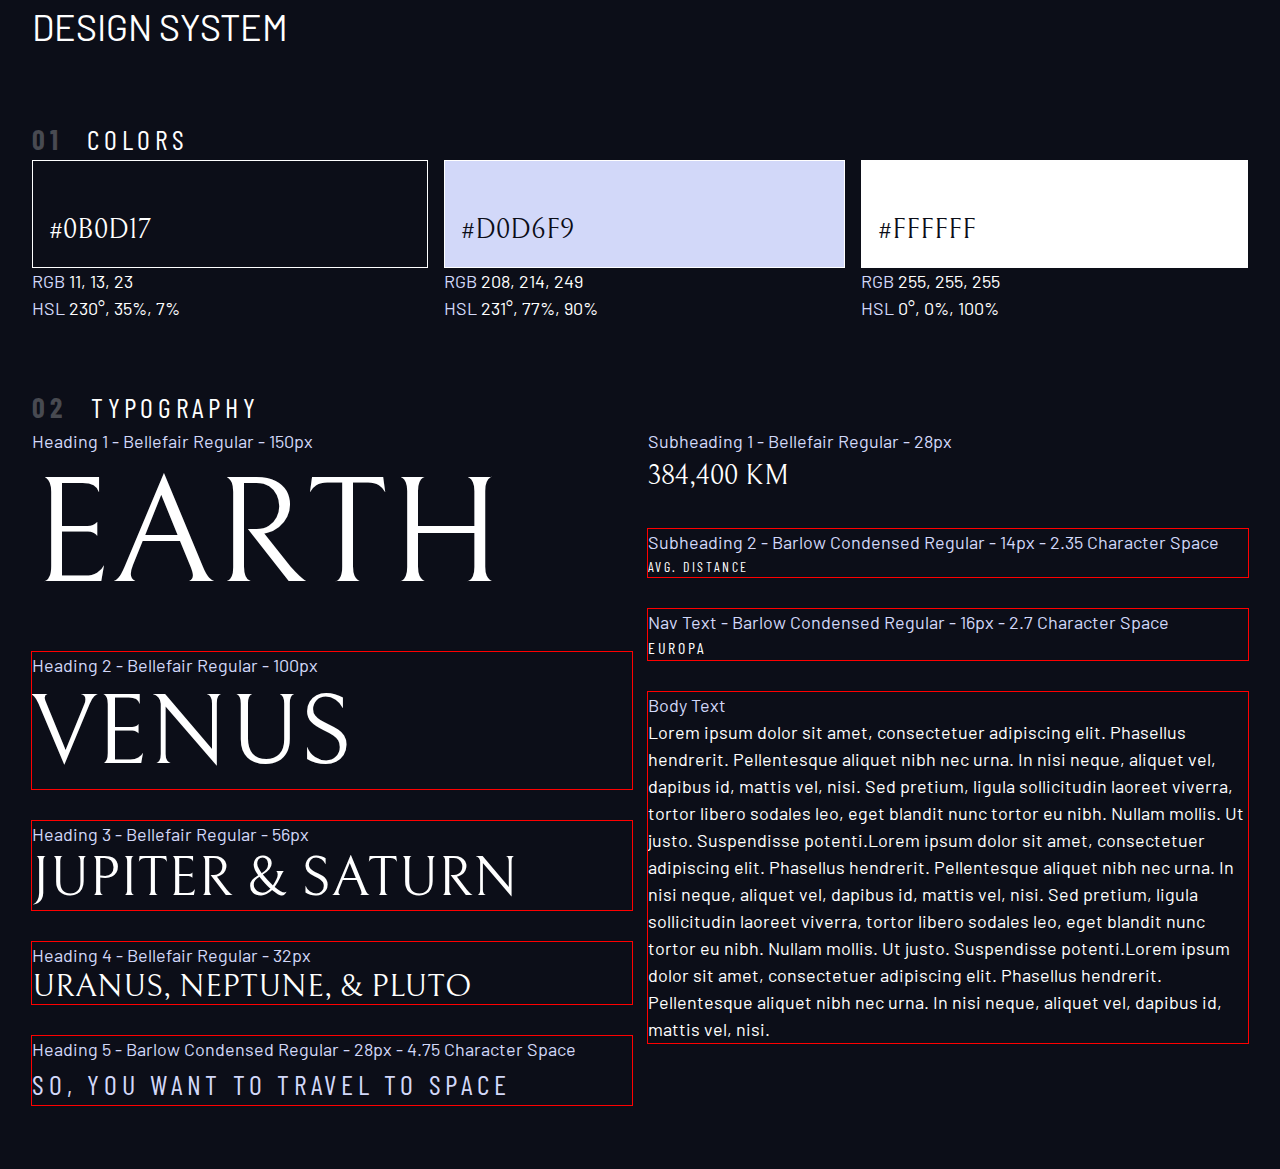
==== design-system.html @ fe3d8d03 "Flow utility class created and added" ====
<html>
  <head>
    <title>Design system</title>
    <!-- Google fonts -->
    <link rel="preconnect" href="https://fonts.googleapis.com" />
    <link rel="preconnect" href="https://fonts.gstatic.com" crossorigin />
    <link
      href="https://fonts.googleapis.com/css2?family=Barlow+Condensed:wght@400;700&family=Bellefair&family=Barlow:wght@400;700&display=swap"
      rel="stylesheet"
    />
    <link rel="stylesheet" href="index.css" />
    <style></style>
  </head>
  <body>
    <div class="container">
      <h1 class="uppercase">Design system</h1>

      <section id="colors" style="margin: 4rem 0">
        <h2 class="numbered-title"><span>01</span> colors</h2>
        <div class="flex">
          <div style="flex-grow: 1">
            <div
              class="bg-dark text-white ff-serif fs-500"
              style="padding: 3rem 1rem 1rem; border: 1px solid white"
            >
              #0B0D17
            </div>
            <p><span class="text-accent">RGB</span> 11, 13, 23</p>
            <p><span class="text-accent">HSL</span> 230°, 35%, 7%</p>
          </div>

          <div style="flex-grow: 1">
            <div
              class="bg-accent text-dark ff-serif fs-500"
              style="padding: 3rem 1rem 1rem; border: 1px solid white"
            >
              #D0D6F9
            </div>
            <p><span class="text-accent">RGB</span> 208, 214, 249</p>
            <p><span class="text-accent">HSL</span> 231°, 77%, 90%</p>
          </div>

          <div style="flex-grow: 1">
            <div
              class="bg-white text-dark ff-serif fs-500"
              style="padding: 3rem 1rem 1rem; border: 1px solid white"
            >
              #FFFFFF
            </div>
            <p><span class="text-accent">RGB</span> 255, 255, 255</p>
            <p><span class="text-accent">HSL</span> 0°, 0%, 100%</p>
          </div>
        </div>
      </section>

      <section id="typography" style="margin: 4rem 0">
        <h2 class="numbered-title"><span>02 </span>Typography</h2>
        <div class="flex">
          <div class="flow" style="flex-basis: 100%; --flow-space: 2rem">
            <div>
              <p class="text-accent">Heading 1 - Bellefair Regular - 150px</p>
              <p class="ff-serif fs-900 uppercase">Earth</p>
            </div>
            <div>
              <p class="text-accent">Heading 2 - Bellefair Regular - 100px</p>
              <p class="ff-serif fs-800 uppercase">Venus</p>
            </div>
            <div>
              <p class="text-accent">Heading 3 - Bellefair Regular - 56px</p>
              <p class="ff-serif fs-700 uppercase">Jupiter & Saturn</p>
            </div>
            <div>
              <p class="text-accent">Heading 4 - Bellefair Regular - 32px</p>
              <p class="ff-serif fs-600 uppercase">Uranus, Neptune, & Pluto</p>
            </div>
            <div>
              <p class="text-accent">
                Heading 5 - Barlow Condensed Regular - 28px - 4.75 Character
                Space
              </p>
              <p
                class="text-accent ff-sans-cond fs-500 uppercase letter-spacing-1"
              >
                So, you want to travel to space
              </p>
            </div>
          </div>

          <div class="flow" style="flex-basis: 100%; --flow-space: 2rem">
            <div>
              <p class="text-accent">Subheading 1 - Bellefair Regular - 28px</p>
              <p class="ff-serif fs-500 uppercase">384,400 km</p>
            </div>
            <div>
              <p class="text-accent">
                Subheading 2 - Barlow Condensed Regular - 14px - 2.35 Character
                Space
              </p>
              <p class="ff-sans-cond fs-200 letter-spacing-3 uppercase">
                Avg. Distance
              </p>
            </div>
            <div>
              <p class="text-accent">
                Nav Text - Barlow Condensed Regular - 16px - 2.7 Character Space
              </p>
              <p class="ff-sans-cond fs-300 letter-spacing-2 uppercase">
                Europa
              </p>
            </div>
            <div>
              <p class="text-accent">Body Text</p>
              <p>
                Lorem ipsum dolor sit amet, consectetuer adipiscing elit.
                Phasellus hendrerit. Pellentesque aliquet nibh nec urna. In nisi
                neque, aliquet vel, dapibus id, mattis vel, nisi. Sed pretium,
                ligula sollicitudin laoreet viverra, tortor libero sodales leo,
                eget blandit nunc tortor eu nibh. Nullam mollis. Ut justo.
                Suspendisse potenti.Lorem ipsum dolor sit amet, consectetuer
                adipiscing elit. Phasellus hendrerit. Pellentesque aliquet nibh
                nec urna. In nisi neque, aliquet vel, dapibus id, mattis vel,
                nisi. Sed pretium, ligula sollicitudin laoreet viverra, tortor
                libero sodales leo, eget blandit nunc tortor eu nibh. Nullam
                mollis. Ut justo. Suspendisse potenti.Lorem ipsum dolor sit
                amet, consectetuer adipiscing elit. Phasellus hendrerit.
                Pellentesque aliquet nibh nec urna. In nisi neque, aliquet vel,
                dapibus id, mattis vel, nisi.
              </p>
            </div>
          </div>
        </div>
      </section>
    </div>
  </body>
</html>
---- index.css ----
/* --------------------------------- */
/*   Custome properties              */
/* --------------------------------- */

:root {
    /* colors */
    --cl-dark: 230 35% 7%;
    --cl-light: 231 77% 90%;
    --cl-white: 0 0% 100%;

    /* font-sizing */
    --fs-900: 9.375rem;
    --fs-800: 6.25rem;
    --fs-700: 3.5rem;
    --fs-600: 2rem;
    --fs-500: 1.75rem;
    --fs-400: 1.125rem;
    --fs-300: 1rem;
    --fs-200: 0.875rem;

    /* font-families */
    --ff-serif: "Bellefair", serif;
    --ff-sans-cond: "Barlow Condensed", sans-serif;
    --ff-sans-normal: "Barlow", sans-serif;

}


/* --------------------------------- */
/*   Reset                           */
/* --------------------------------- */

/* https://piccalil.li/blog/a-modern-css-reset/ */

/* Box sizing */
*,
*::before,
*::after {
    box-sizing: border-box;
}

/* Reset margins */
body, 
h1, 
h2, 
h3, 
h4, 
h5, 
h6, 
p {
    margin: 0;
}

body, 
h1, 
h2, 
h3, 
h4, 
h5, 
h6, 
p {
    font-weight: 400;
}

/* set up the body */
body {
    font-family: var(--ff-sans-normal);
    font-size: var(--fs-400);
    background-color: hsl( var(--cl-dark));
    color: hsl( var(--cl-white));
    line-height: 1.5;
    min-height: 100vh;
}

/* make images easier to work with */
img,
picture {
    max-width: 100%;
    display: block;
}

/* make form elements easier to work with */
input,
button,
textarea, 
select {
    font: inherit;
}

/* remove animations for people who've turned them off */
@media (prefers-reduced-motion: reduce) {  
    *,
    *::before,
    *::after {
      animation-duration: 0.01ms !important;
      animation-iteration-count: 1 !important;
      transition-duration: 0.01ms !important;
      scroll-behavior: auto !important;
    }
  }

/* --------------------------------- */
/*   Utility classes                 */
/* --------------------------------- */

/* general */

.flex {
    display: flex;
    gap: var(--gap, 1rem);
}

.grid {
    display: grid;
    gap: var(--gap, 1rem);
}

.flow > *:where(:not(:first-child)) {
    margin-top: var(--flow-space, 1rem);
    outline: 1px solid red;
}

.container {
    padding-inline: 2rem;
    margin-inline: auto;
    max-width: 80rem;
}

/* Screen reader only */
.sr-only {
    position: absolute;
    width: 1px;
    height: 1px;
    padding: 0;
    margin: -1px;
    overflow: hidden;
    clip: rect(0, 0, 0, 0);
    white-space: nowrap; /* added line */
    border: 0;
  }

/* colors */
.bg-dark {background-color: hsl( var(--cl-dark));}
.bg-accent {background-color: hsl( var(--cl-light));}
.bg-white {background-color: hsl( var(--cl-white));}

.text-dark {color: hsl( var(--cl-dark));}
.text-accent {color: hsl( var(--cl-light));}
.text-white {color: hsl( var(--cl-white));}

.example-component {
    background-color: hsl( var(--cl-light) / .2 );
}

/* typography */
.ff-serif { font-family: var(--ff-serif);}
.ff-sans-cond { font-family: var(--ff-sans-cond);}
.ff-sans-normal { font-family: var(--ff-sans-normal);}

.letter-spacing-1 { letter-spacing: 4.75px;}
.letter-spacing-2 { letter-spacing: 2.7px;}
.letter-spacing-3 { letter-spacing: 2.35px;}

.uppercase { text-transform: uppercase; }

.fs-900 { font-size: var(--fs-900);}
.fs-800 { font-size: var(--fs-800); }
.fs-700 { font-size: var(--fs-700); }
.fs-600 { font-size: var(--fs-600); }
.fs-500 { font-size: var(--fs-500); }
.fs-400 { font-size: var(--fs-400); }
.fs-300 { font-size: var(--fs-300); }
.fs-200 { font-size: var(--fs-200); }

.fs-900,
.fs-800,
.fs-700,
.fs-600 {
    line-height: 1.1;
}

.numbered-title {
    font-family: var(--ff-sans-cond);
    font-size: var(--fs-500);
    text-transform: uppercase;
    letter-spacing: 4.72px;
}

.numbered-title span {
    margin-right: .5em;
    font-weight: 700;
    color: hsl( var(--cl-white) / .25 );
}
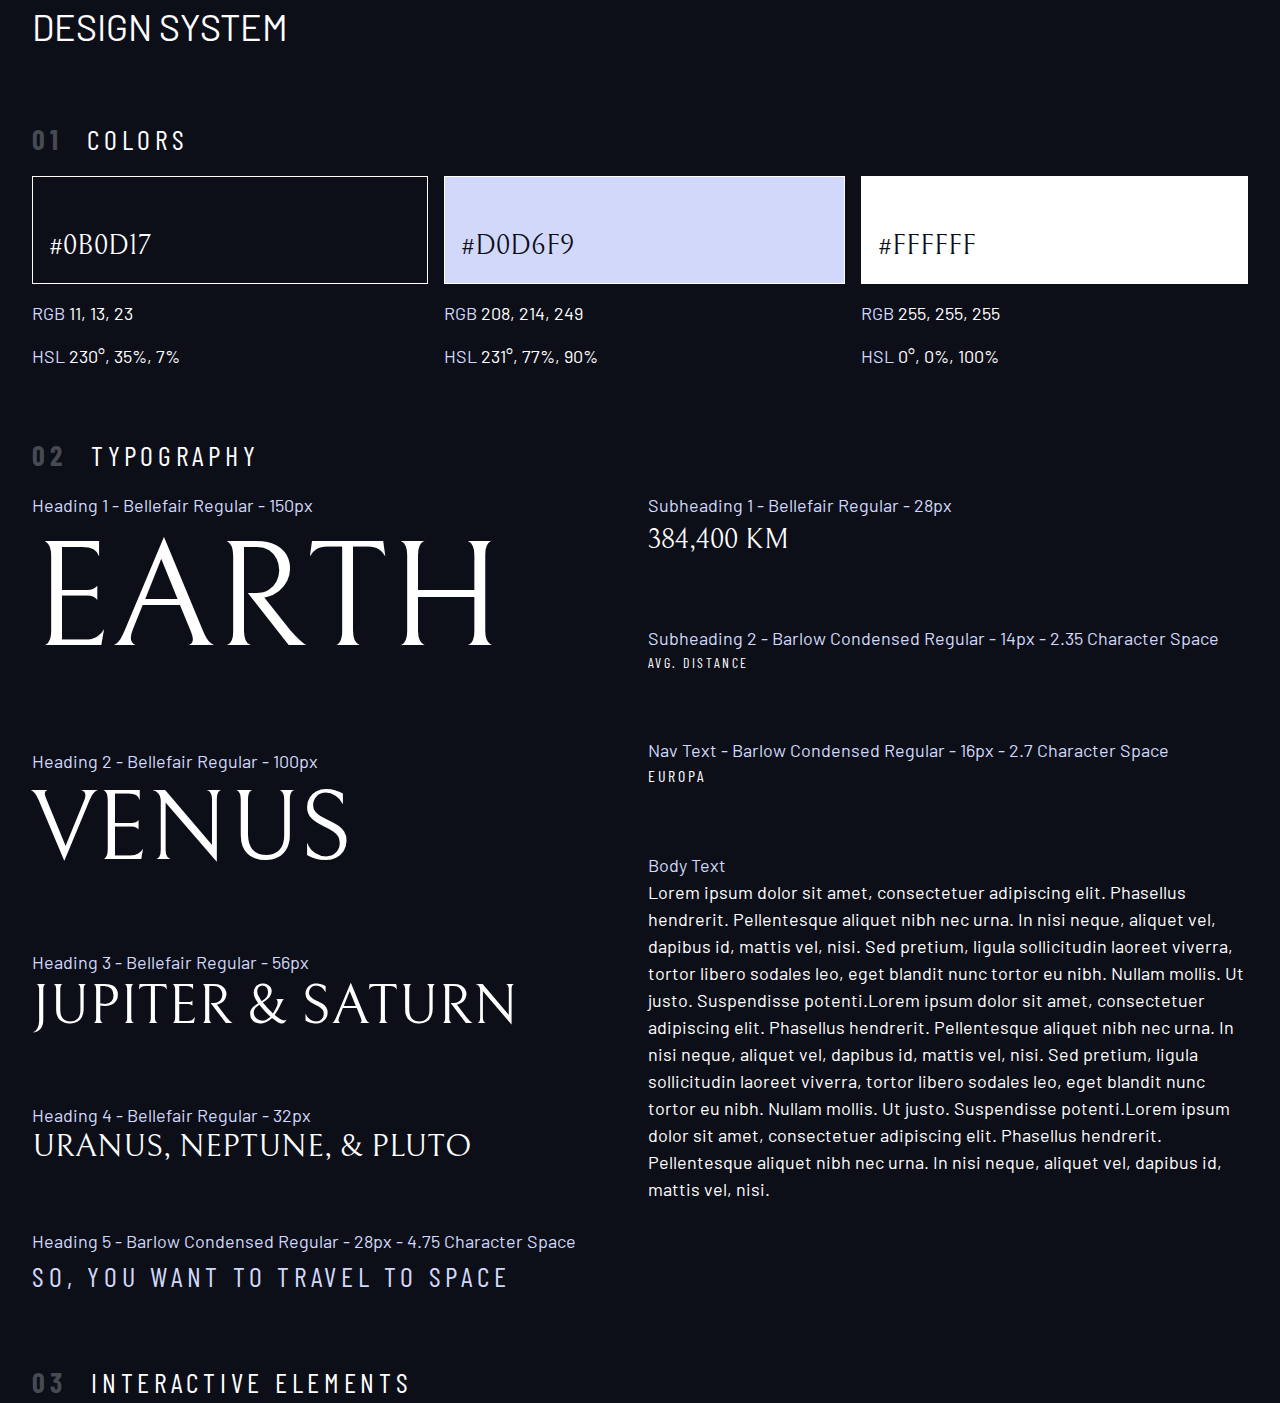
==== commit f8d1bf56: "Interactive elements section added" ====
--- a/design-system.html
+++ b/design-system.html
@@ -12,13 +12,13 @@
     <style></style>
   </head>
   <body>
-    <div class="container">
+    <div class="container flow">
       <h1 class="uppercase">Design system</h1>
 
-      <section id="colors" style="margin: 4rem 0">
+      <section class="flow" id="colors" style="margin: 4rem 0">
         <h2 class="numbered-title"><span>01</span> colors</h2>
         <div class="flex">
-          <div style="flex-grow: 1">
+          <div class="flow" style="flex-grow: 1">
             <div
               class="bg-dark text-white ff-serif fs-500"
               style="padding: 3rem 1rem 1rem; border: 1px solid white"
@@ -29,7 +29,7 @@
             <p><span class="text-accent">HSL</span> 230°, 35%, 7%</p>
           </div>
 
-          <div style="flex-grow: 1">
+          <div class="flow" style="flex-grow: 1">
             <div
               class="bg-accent text-dark ff-serif fs-500"
               style="padding: 3rem 1rem 1rem; border: 1px solid white"
@@ -40,7 +40,7 @@
             <p><span class="text-accent">HSL</span> 231°, 77%, 90%</p>
           </div>
 
-          <div style="flex-grow: 1">
+          <div class="flow" style="flex-grow: 1">
             <div
               class="bg-white text-dark ff-serif fs-500"
               style="padding: 3rem 1rem 1rem; border: 1px solid white"
@@ -53,10 +53,10 @@
         </div>
       </section>
 
-      <section id="typography" style="margin: 4rem 0">
+      <section class="flow" id="typography" style="margin: 4rem 0">
         <h2 class="numbered-title"><span>02 </span>Typography</h2>
         <div class="flex">
-          <div class="flow" style="flex-basis: 100%; --flow-space: 2rem">
+          <div class="flow" style="flex-basis: 100%; --flow-space: 4rem">
             <div>
               <p class="text-accent">Heading 1 - Bellefair Regular - 150px</p>
               <p class="ff-serif fs-900 uppercase">Earth</p>
@@ -86,7 +86,7 @@
             </div>
           </div>
 
-          <div class="flow" style="flex-basis: 100%; --flow-space: 2rem">
+          <div class="flow" style="flex-basis: 100%; --flow-space: 4rem">
             <div>
               <p class="text-accent">Subheading 1 - Bellefair Regular - 28px</p>
               <p class="ff-serif fs-500 uppercase">384,400 km</p>
@@ -130,6 +130,27 @@
           </div>
         </div>
       </section>
+
+      <section id="interactive-elements">
+        <h2 class="numbered-title"><span>03</span> Interactive elements</h2>
+
+        <!-- Navigation -->
+        <div></div>
+
+        <div class="flex">
+          <div>
+            <!-- explore button -->
+          </div>
+
+          <div>
+            <!-- Tabs -->
+
+            <!-- Dots -->
+
+            <!-- Numbers -->
+          </div>
+        </div>
+      </section>
     </div>
   </body>
 </html>
--- a/index.css
+++ b/index.css
@@ -117,7 +117,6 @@
 
 .flow > *:where(:not(:first-child)) {
     margin-top: var(--flow-space, 1rem);
-    outline: 1px solid red;
 }
 
 .container {
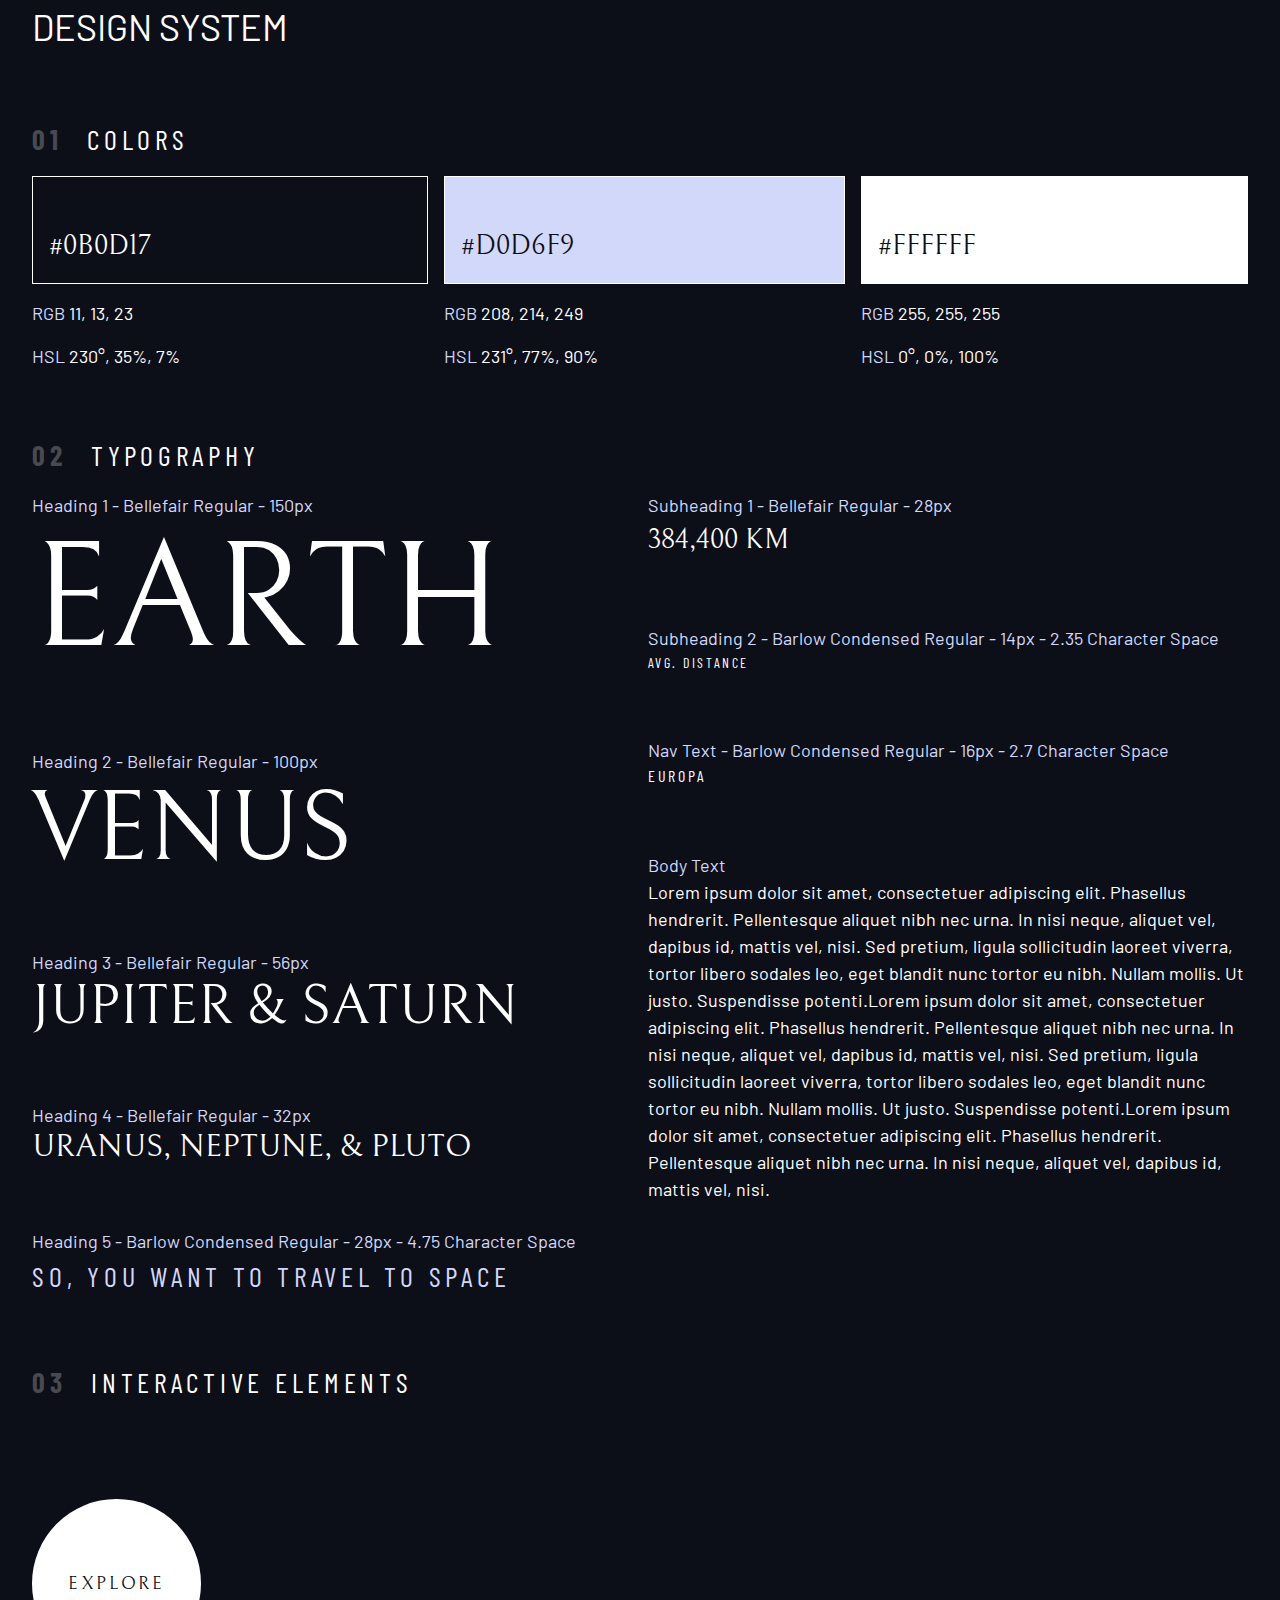
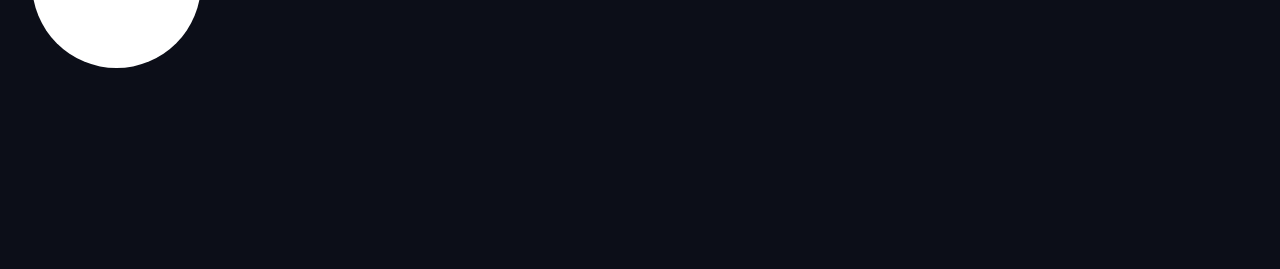
==== commit d888e8ce: "Component large-button clas created and addeds" ====
--- a/design-system.html
+++ b/design-system.html
@@ -131,18 +131,19 @@
         </div>
       </section>
 
-      <section id="interactive-elements">
+      <section class="flow" id="interactive-elements">
         <h2 class="numbered-title"><span>03</span> Interactive elements</h2>
 
         <!-- Navigation -->
         <div></div>
 
         <div class="flex">
-          <div>
+          <div style="margin-top: 5rem;">
             <!-- explore button -->
+            <a href="#" class="large-button bg-white text-dark ff-serif ff-600 letter-spacing-2 uppercase">Explore</a>
           </div>
 
-          <div>
+          <div style="margin-bottom: 50vh;">
             <!-- Tabs -->
 
             <!-- Dots -->
--- a/index.css
+++ b/index.css
@@ -189,4 +189,17 @@
     margin-right: .5em;
     font-weight: 700;
     color: hsl( var(--cl-white) / .25 );
+}
+
+/* --------------------------------- */
+/*   Components                      */
+/* --------------------------------- */
+
+.large-button {
+    display: grid;
+    place-items: center;
+    padding: 0 2em;
+    border-radius: 50%;
+    aspect-ratio: 1;
+    text-decoration: none;
 }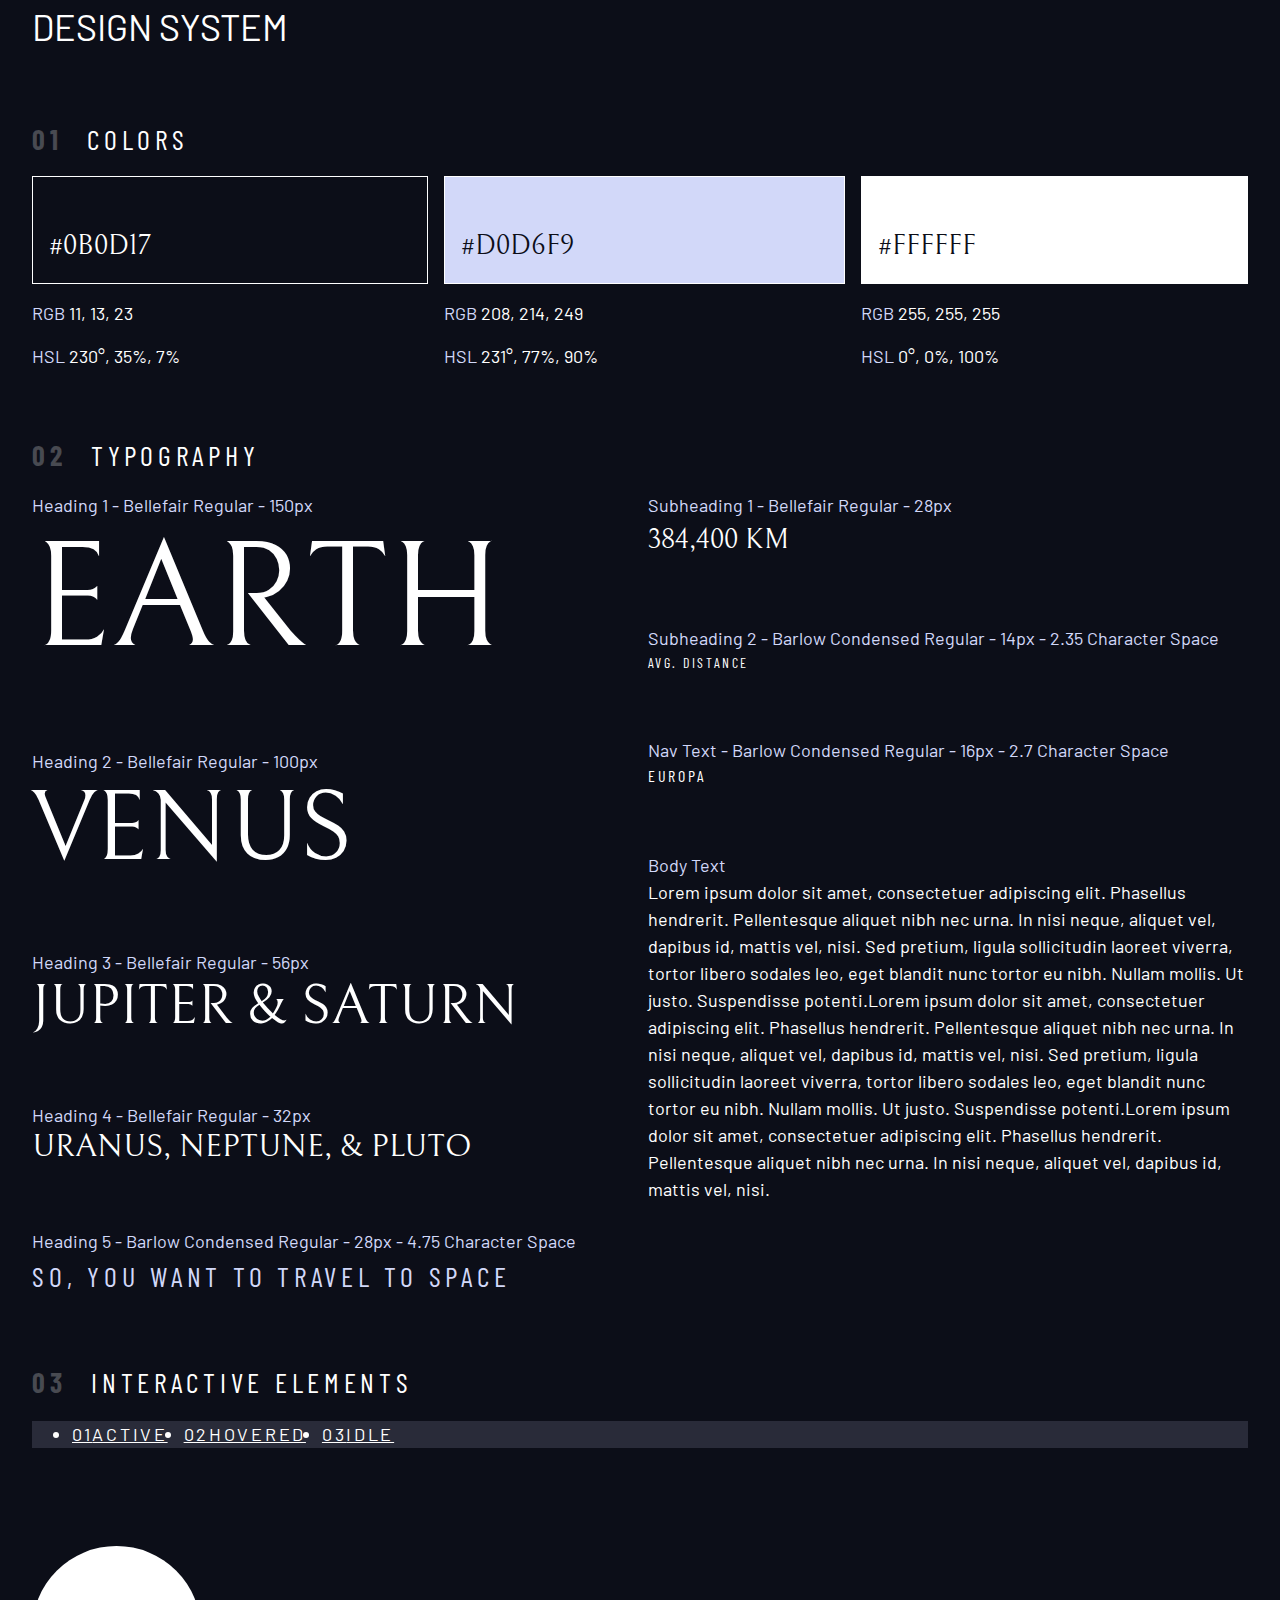
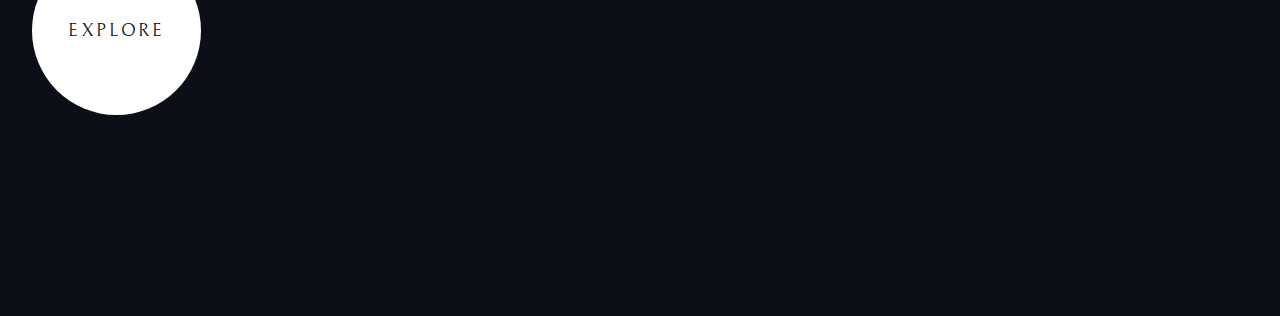
==== commit 6ea553c2: "Primary navigation utility class created" ====
--- a/design-system.html
+++ b/design-system.html
@@ -135,15 +135,39 @@
         <h2 class="numbered-title"><span>03</span> Interactive elements</h2>
 
         <!-- Navigation -->
-        <div></div>
+        <div>
+          <nav style="background-color: hsl(var(--cl-light) / 0.15)">
+            <ul class="primary-navigation underline-indicator flex">
+              <li>
+                <a class="letter-spacing-2 text-white uppercase" href="#"
+                  ><span>01</span>Active</a
+                >
+              </li>
+              <li>
+                <a class="letter-spacing-2 text-white uppercase" href="#"
+                  ><span>02</span>Hovered</a
+                >
+              </li>
+              <li>
+                <a class="letter-spacing-2 text-white uppercase" href="#"
+                  ><span>03</span>Idle</a
+                >
+              </li>
+            </ul>
+          </nav>
+        </div>
 
         <div class="flex">
-          <div style="margin-top: 5rem;">
+          <div style="margin-top: 5rem">
             <!-- explore button -->
-            <a href="#" class="large-button bg-white text-dark ff-serif ff-600 letter-spacing-2 uppercase">Explore</a>
+            <a
+              href="#"
+              class="large-button bg-white text-dark ff-serif ff-600 letter-spacing-2 uppercase"
+              >Explore</a
+            >
           </div>
 
-          <div style="margin-bottom: 50vh;">
+          <div style="margin-bottom: 50vh">
             <!-- Tabs -->
 
             <!-- Dots -->
--- a/index.css
+++ b/index.css
@@ -196,10 +196,30 @@
 /* --------------------------------- */
 
 .large-button {
+    position: relative;
     display: grid;
+    z-index: 1;
     place-items: center;
     padding: 0 2em;
     border-radius: 50%;
     aspect-ratio: 1;
     text-decoration: none;
+}
+
+.large-button::after {
+    content: "";
+    position: absolute;
+    z-index: -1;
+    width: 100%;
+    height: 100%;
+    background-color: hsl( var(--cl-white) / .15 );
+    border-radius: 50%;
+    opacity: 0;
+    transition: opacity 500ms linear, transform 750ms ease-in-out;
+}
+
+.large-button:hover::after,
+.large-button:focus::after {
+    opacity: 1;
+    transform: scale(1.5);
 }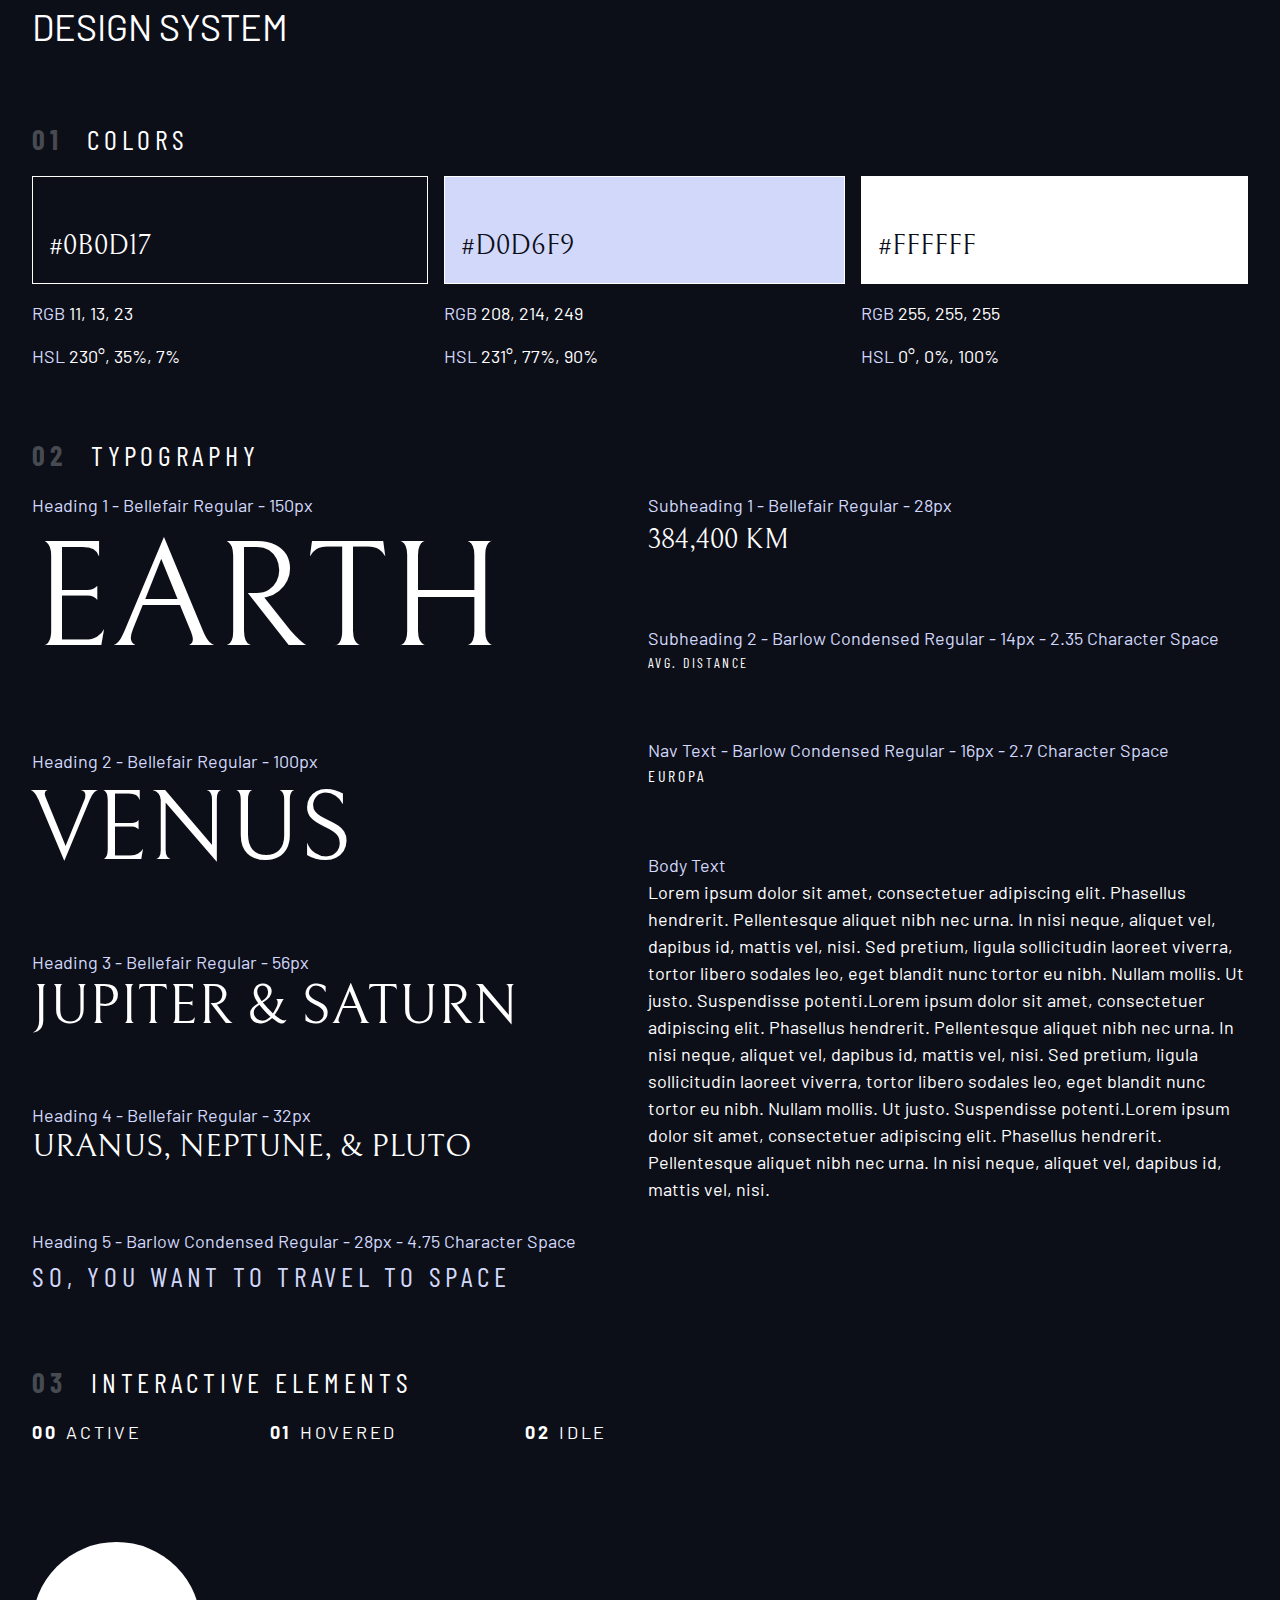
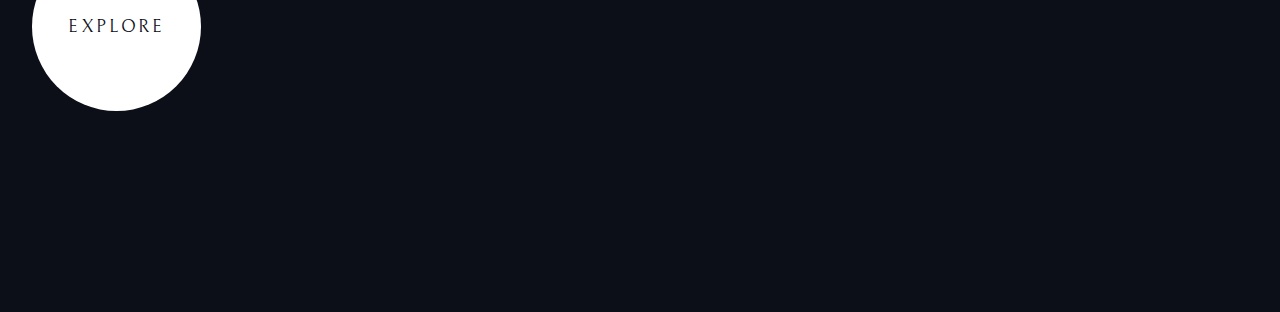
==== commit e95cff78: "Navigation elements edited" ====
--- a/design-system.html
+++ b/design-system.html
@@ -136,21 +136,21 @@
 
         <!-- Navigation -->
         <div>
-          <nav style="background-color: hsl(var(--cl-light) / 0.15)">
-            <ul class="primary-navigation underline-indicator flex">
-              <li>
+          <nav>
+            <ul class="primary-navigation underline-indicators flex">
+              <li class="active">
                 <a class="letter-spacing-2 text-white uppercase" href="#"
-                  ><span>01</span>Active</a
+                  ><span>00</span>Active</a
                 >
               </li>
               <li>
                 <a class="letter-spacing-2 text-white uppercase" href="#"
-                  ><span>02</span>Hovered</a
+                  ><span>01</span>Hovered</a
                 >
               </li>
               <li>
                 <a class="letter-spacing-2 text-white uppercase" href="#"
-                  ><span>03</span>Idle</a
+                  ><span>02</span>Idle</a
                 >
               </li>
             </ul>
--- a/index.css
+++ b/index.css
@@ -222,4 +222,24 @@
 .large-button:focus::after {
     opacity: 1;
     transform: scale(1.5);
+}
+
+.primary-navigation {
+    --gap: 8rem;
+    list-style: none;
+    margin: 0;
+    padding: 0;
+}
+
+.primary-navigation a {
+    text-decoration: none;
+}
+
+.primary-navigation a > span {
+    font-weight: 700;
+    margin-right: 0.5em;
+}
+
+.underline-indicator {
+    
 }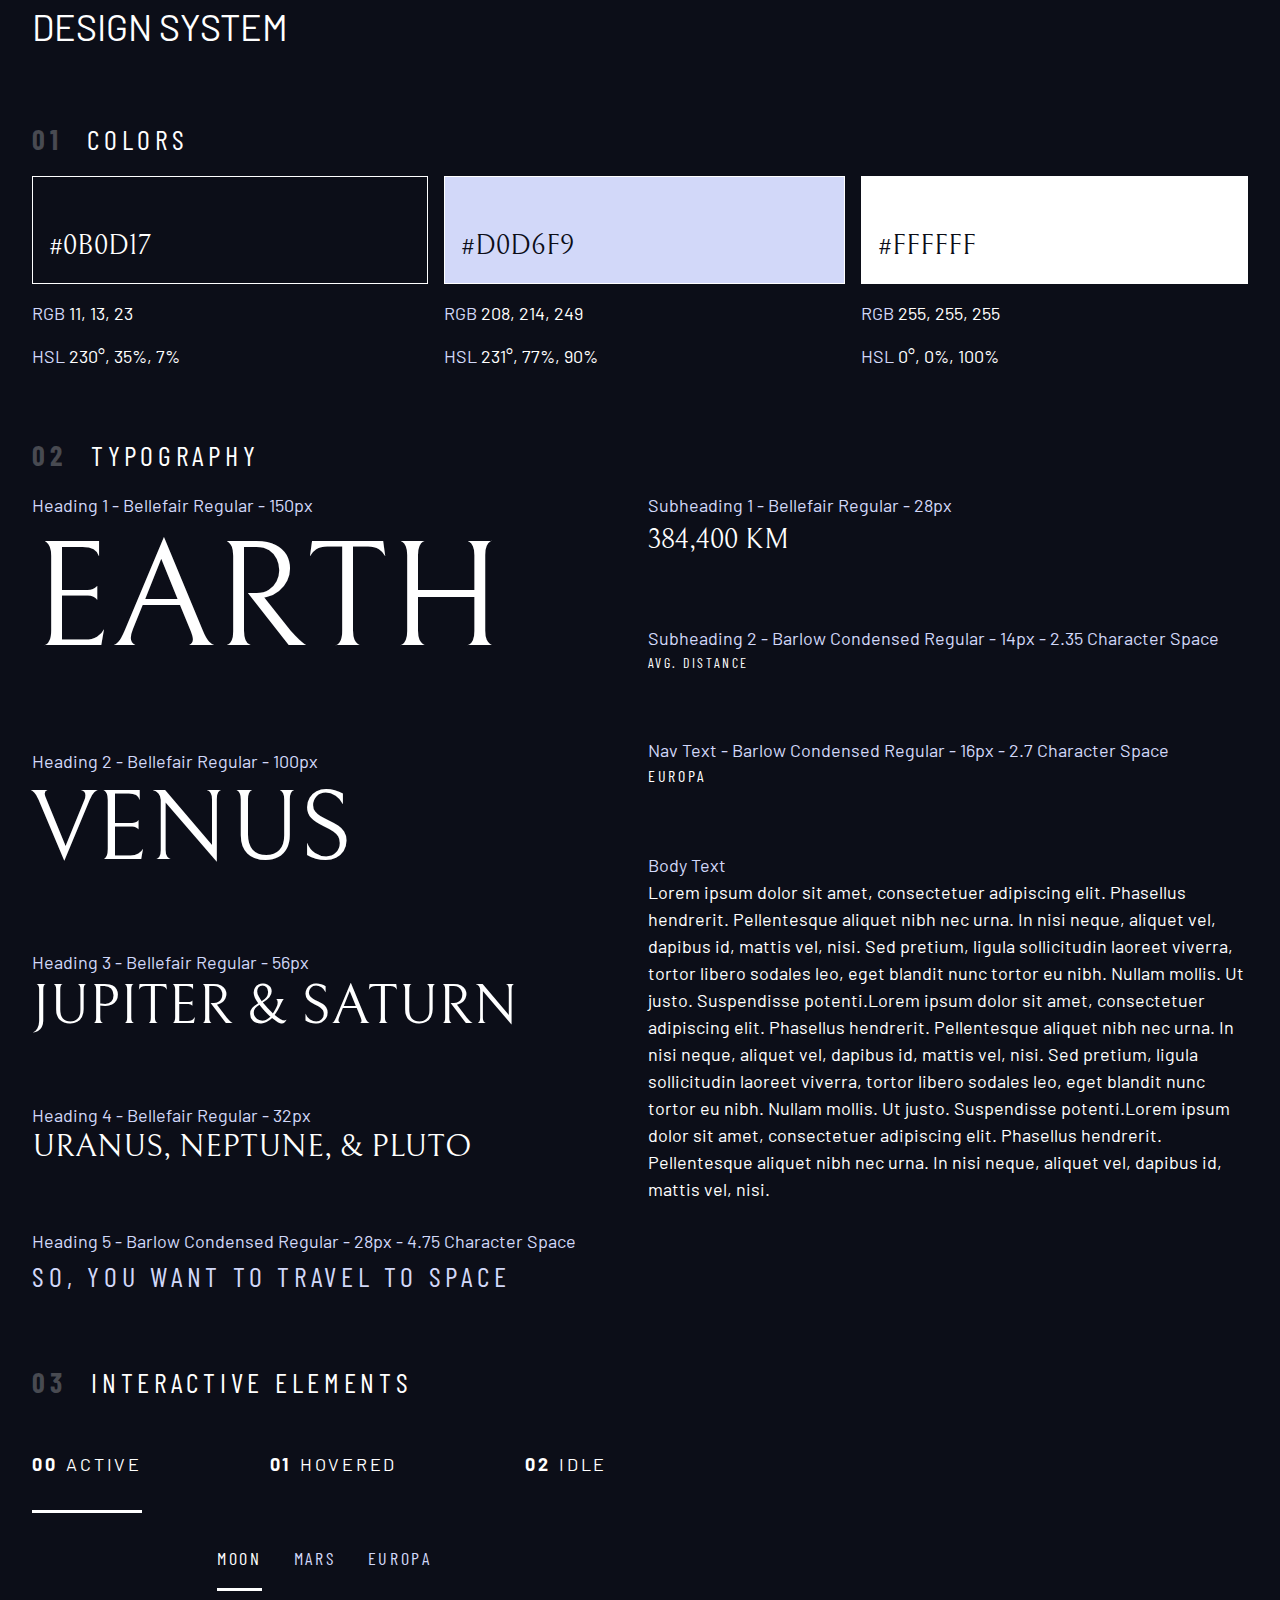
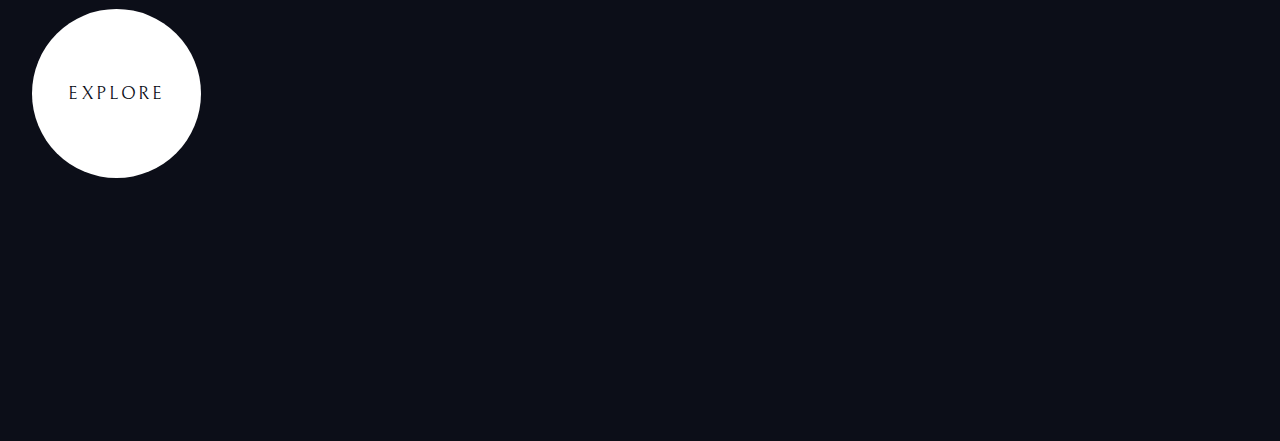
==== commit 65af443a: "Tabs section added and styled" ====
--- a/design-system.html
+++ b/design-system.html
@@ -169,6 +169,26 @@
 
           <div style="margin-bottom: 50vh">
             <!-- Tabs -->
+            <div class="tab-list underline-indicators flex">
+              <button
+                aria-selected="true"
+                class="active ff-sans-cond bg-dark letter-spacing-2 text-accent uppercase"
+              >
+                Moon
+              </button>
+              <button
+                aria-selected="false"
+                class="ff-sans-cond bg-dark letter-spacing-2 text-accent uppercase"
+              >
+                Mars
+              </button>
+              <button
+                aria-selected="false"
+                class="ff-sans-cond bg-dark letter-spacing-2 text-accent uppercase"
+              >
+                Europa
+              </button>
+            </div>
 
             <!-- Dots -->
 
--- a/index.css
+++ b/index.css
@@ -226,6 +226,7 @@
 
 .primary-navigation {
     --gap: 8rem;
+    --underline-gap: 2rem;
     list-style: none;
     margin: 0;
     padding: 0;
@@ -240,6 +241,24 @@
     margin-right: 0.5em;
 }
 
-.underline-indicator {
-    
+.underline-indicators > * {
+    cursor: pointer;
+    padding: var(--underline-gap, 1rem) 0;
+    border: 0;
+    border-bottom: 0.2rem solid hsl( var(--cl-white) / 0);
+}
+
+.underline-indicators > *:hover,
+.underline-indicators > *:focus {
+    border-color: hsl( var(--cl-white) / .5);
+}
+
+.underline-indicators > .active,
+.underline-indicators > [aria-selected="true"] {
+    color: hsl( var(--cl-white) / 1);
+    border-color: hsl( var(--cl-white) / 1);
+}
+
+.tab-list {
+    --gap: 2rem;
 }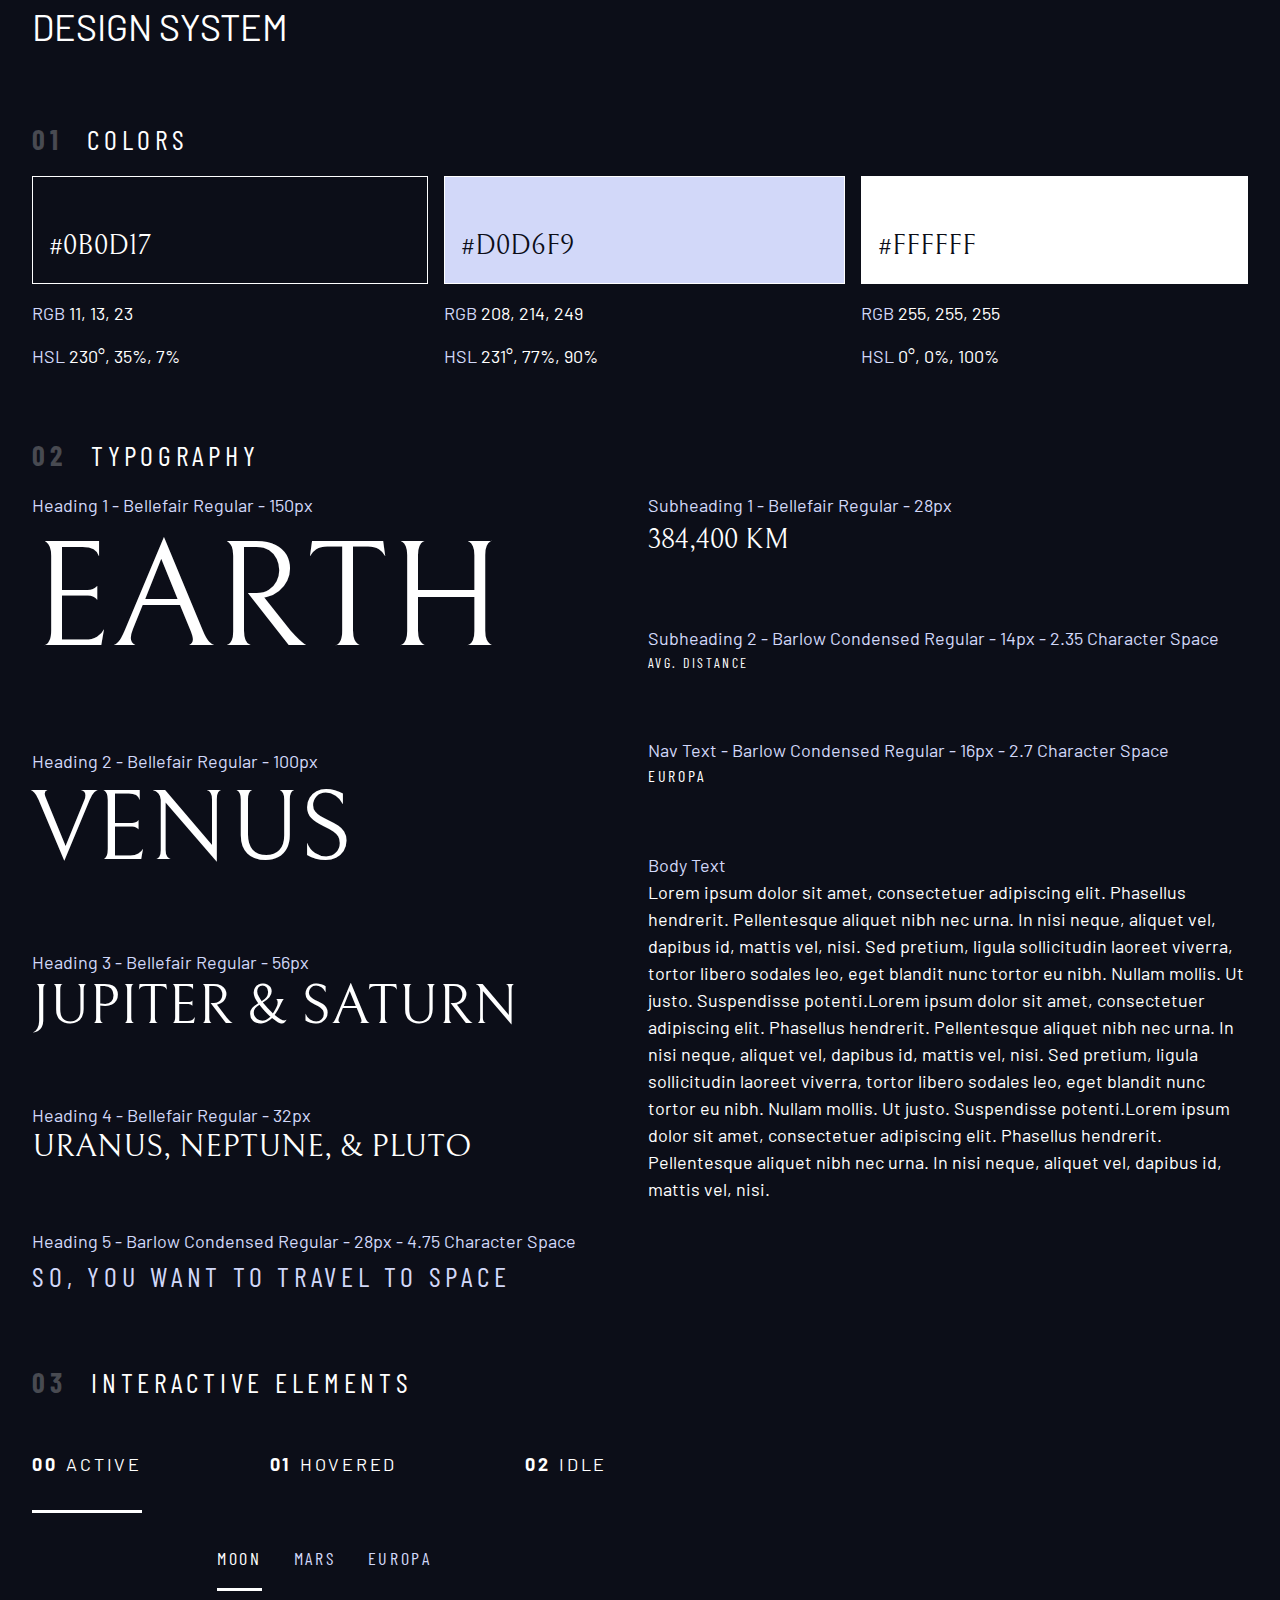
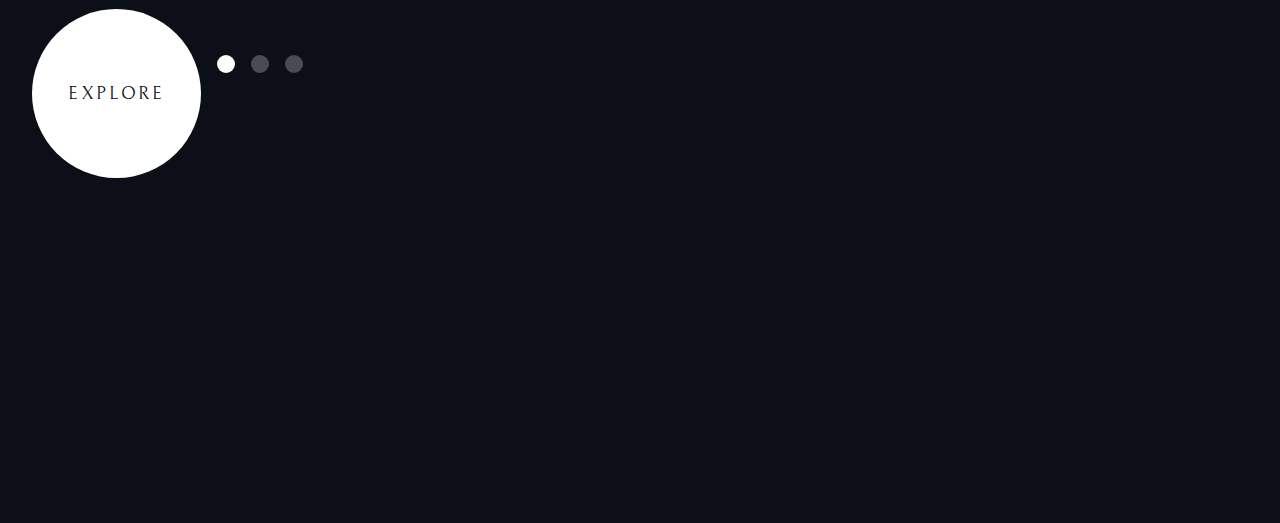
==== commit 2df5c5fb: "Dots section created and styled" ====
--- a/design-system.html
+++ b/design-system.html
@@ -167,7 +167,7 @@
             >
           </div>
 
-          <div style="margin-bottom: 50vh">
+          <div class="flow"  style="margin-bottom: 50vh; --flow-space: 4rem">
             <!-- Tabs -->
             <div class="tab-list underline-indicators flex">
               <button
@@ -191,7 +191,11 @@
             </div>
 
             <!-- Dots -->
-
+            <div class="dot-indicators flex">
+              <button aria-selected="true"> <span class="sr-only">Slide title</span></button>
+              <button aria-selected="false"><span class="sr-only">Slide title</span></button>
+              <button aria-selected="false"><span class="sr-only">Slide title</span></button>
+            </div>
             <!-- Numbers -->
           </div>
         </div>
--- a/index.css
+++ b/index.css
@@ -261,4 +261,22 @@
 
 .tab-list {
     --gap: 2rem;
+}
+
+.dot-indicators > * {
+    cursor: pointer;
+    border: 0;
+    border-radius: 50%;
+    aspect-ratio: 1;
+    padding: .5em;
+    background-color: hsl( var(--cl-white) / .25 );
+}
+
+.dot-indicators > *:hover,
+.dot-indicators > *:focus {
+    background-color: hsl( var(--cl-white) / .5 );
+}
+
+.dot-indicators > [aria-selected="true"] {
+    background-color: hsl( var(--cl-white) / 1);
 }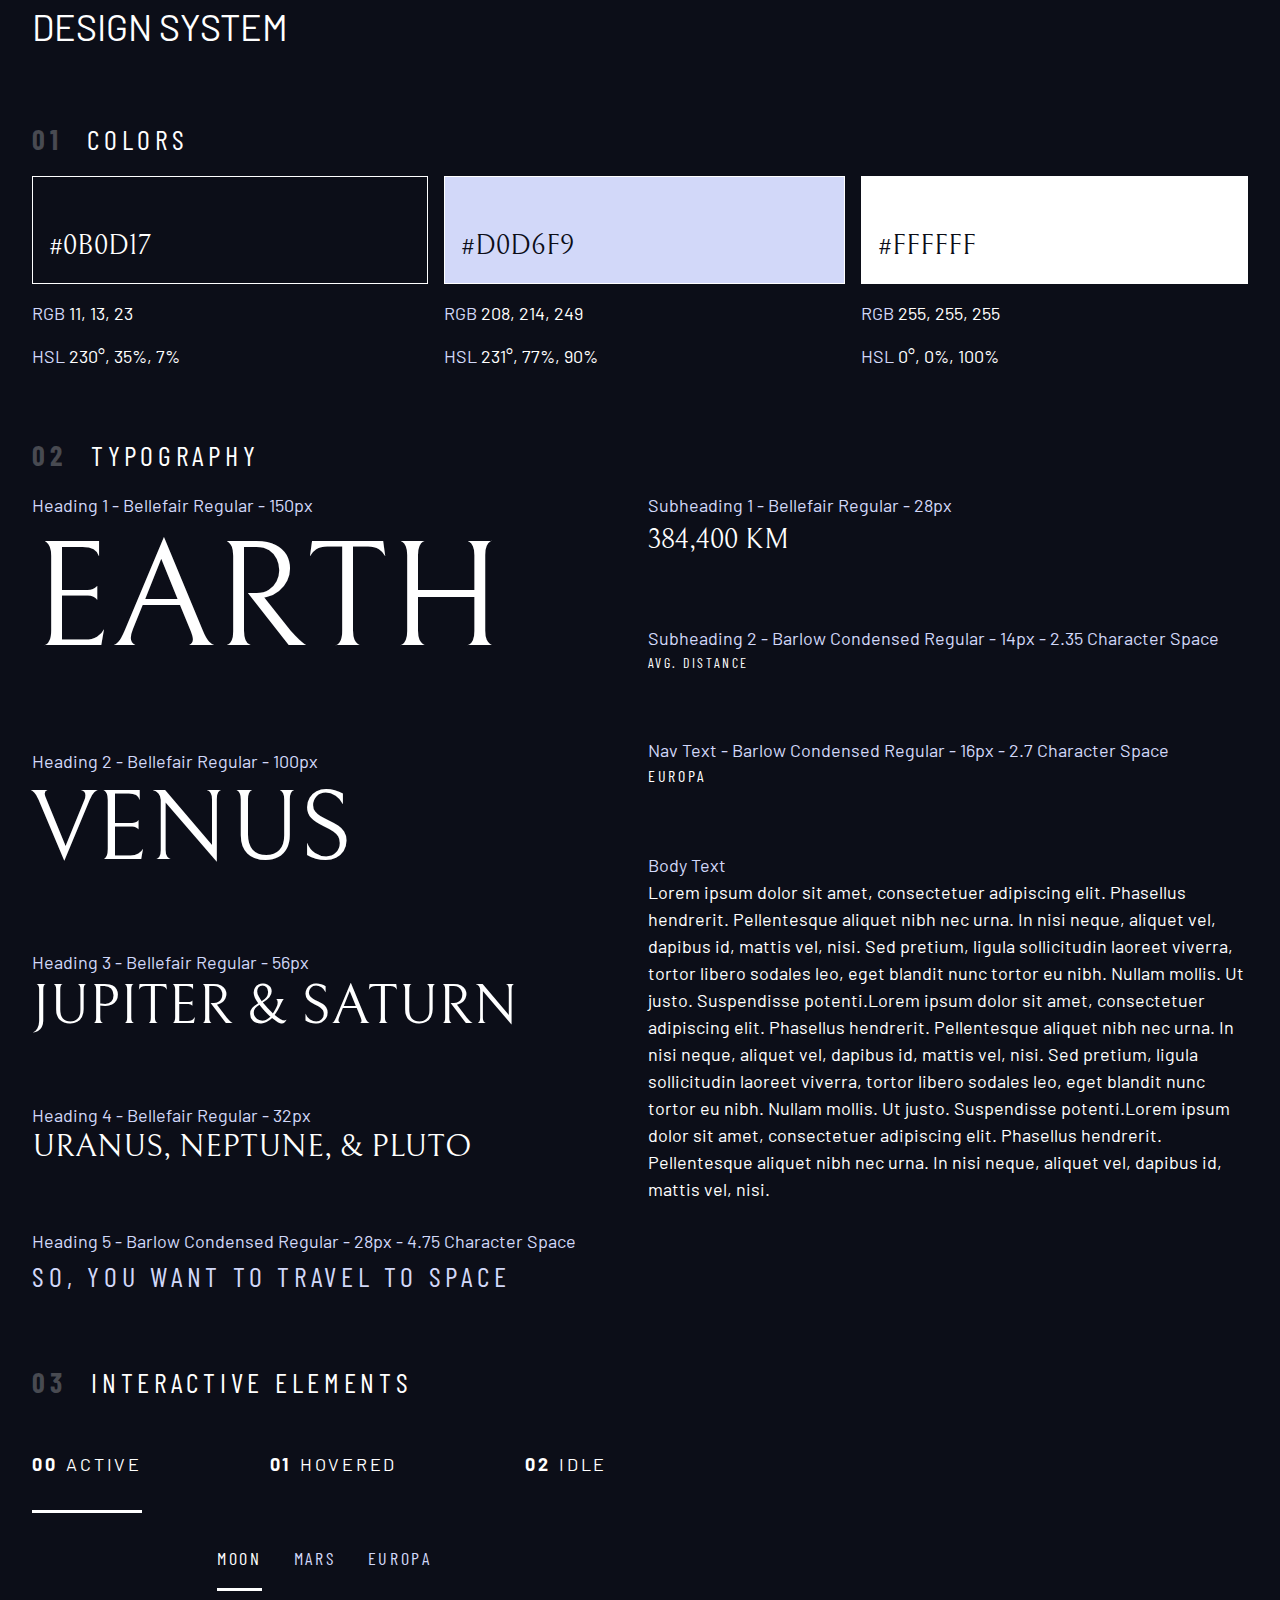
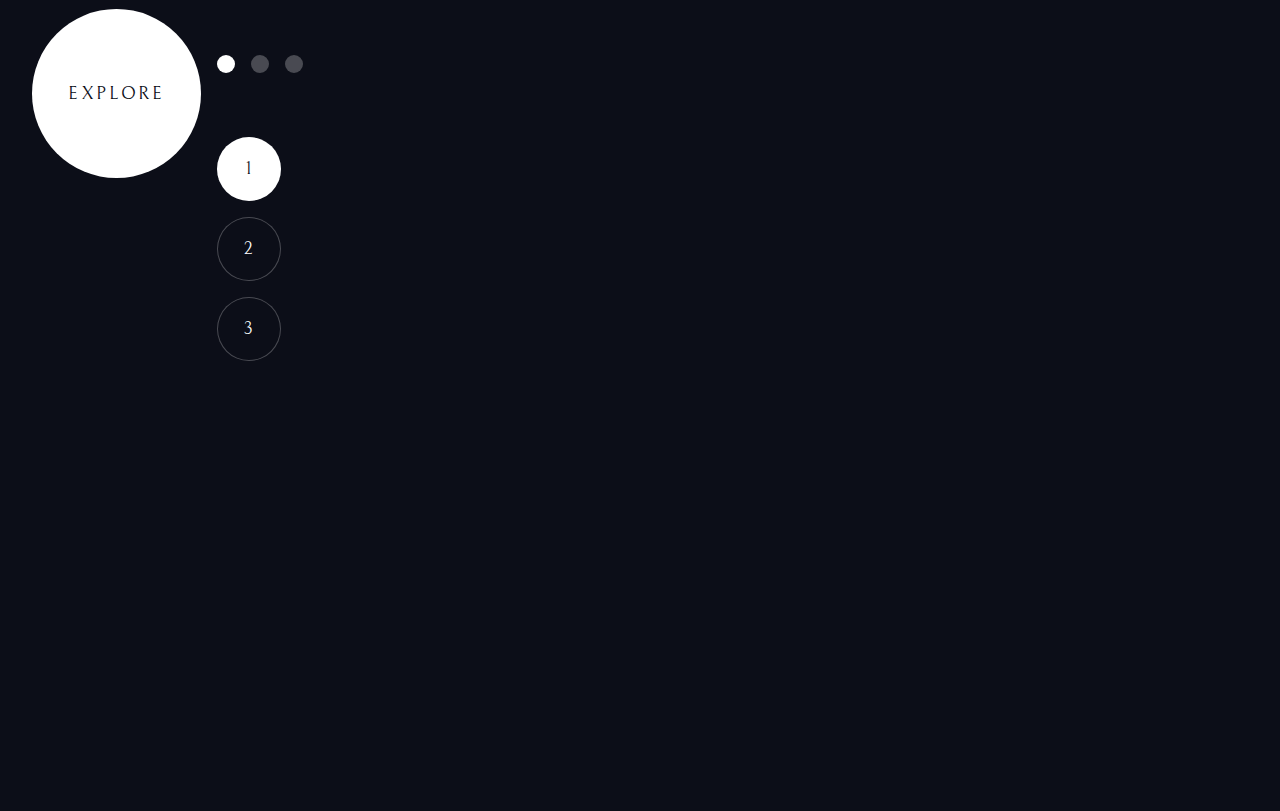
==== commit 1daccdb2: "Numbers section created and styled" ====
--- a/design-system.html
+++ b/design-system.html
@@ -192,11 +192,31 @@
 
             <!-- Dots -->
             <div class="dot-indicators flex">
-              <button aria-selected="true"> <span class="sr-only">Slide title</span></button>
+              <button aria-selected="true"><span class="sr-only">Slide title</span></button>
               <button aria-selected="false"><span class="sr-only">Slide title</span></button>
               <button aria-selected="false"><span class="sr-only">Slide title</span></button>
             </div>
             <!-- Numbers -->
+            <div class="number-indicator flex" style="flex-direction: column;">
+              <button
+                aria-selected="true"
+                class="ff-serif ff-600"
+              >
+                1
+              </button>
+              <button
+                aria-selected="false"
+                class="ff-serif ff-600"
+              >
+                2
+              </button>
+              <button
+                aria-selected="false"
+                class="ff-serif ff-600"
+              >
+                3
+              </button>
+            </div>
           </div>
         </div>
       </section>
--- a/index.css
+++ b/index.css
@@ -279,4 +279,25 @@
 
 .dot-indicators > [aria-selected="true"] {
     background-color: hsl( var(--cl-white) / 1);
+}
+
+.number-indicator > * {
+    cursor: pointer;
+    border-radius: 50%;
+    width: 4rem;
+    aspect-ratio: 1;
+    color: hsl( var(--cl-white));
+    background-color: hsl( var(--cl-dark));
+    border: .1em solid hsl( var(--cl-white) / .25 );
+}
+
+.number-indicator > *:hover,
+.number-indicator > *:focus {
+    border-color: hsl( var(--cl-white) / .5 );
+}
+
+.number-indicator > [aria-selected="true"] {
+    color: hsl( var(--cl-dark));
+    background-color: hsl(var(--cl-white));
+    border: none;
 }